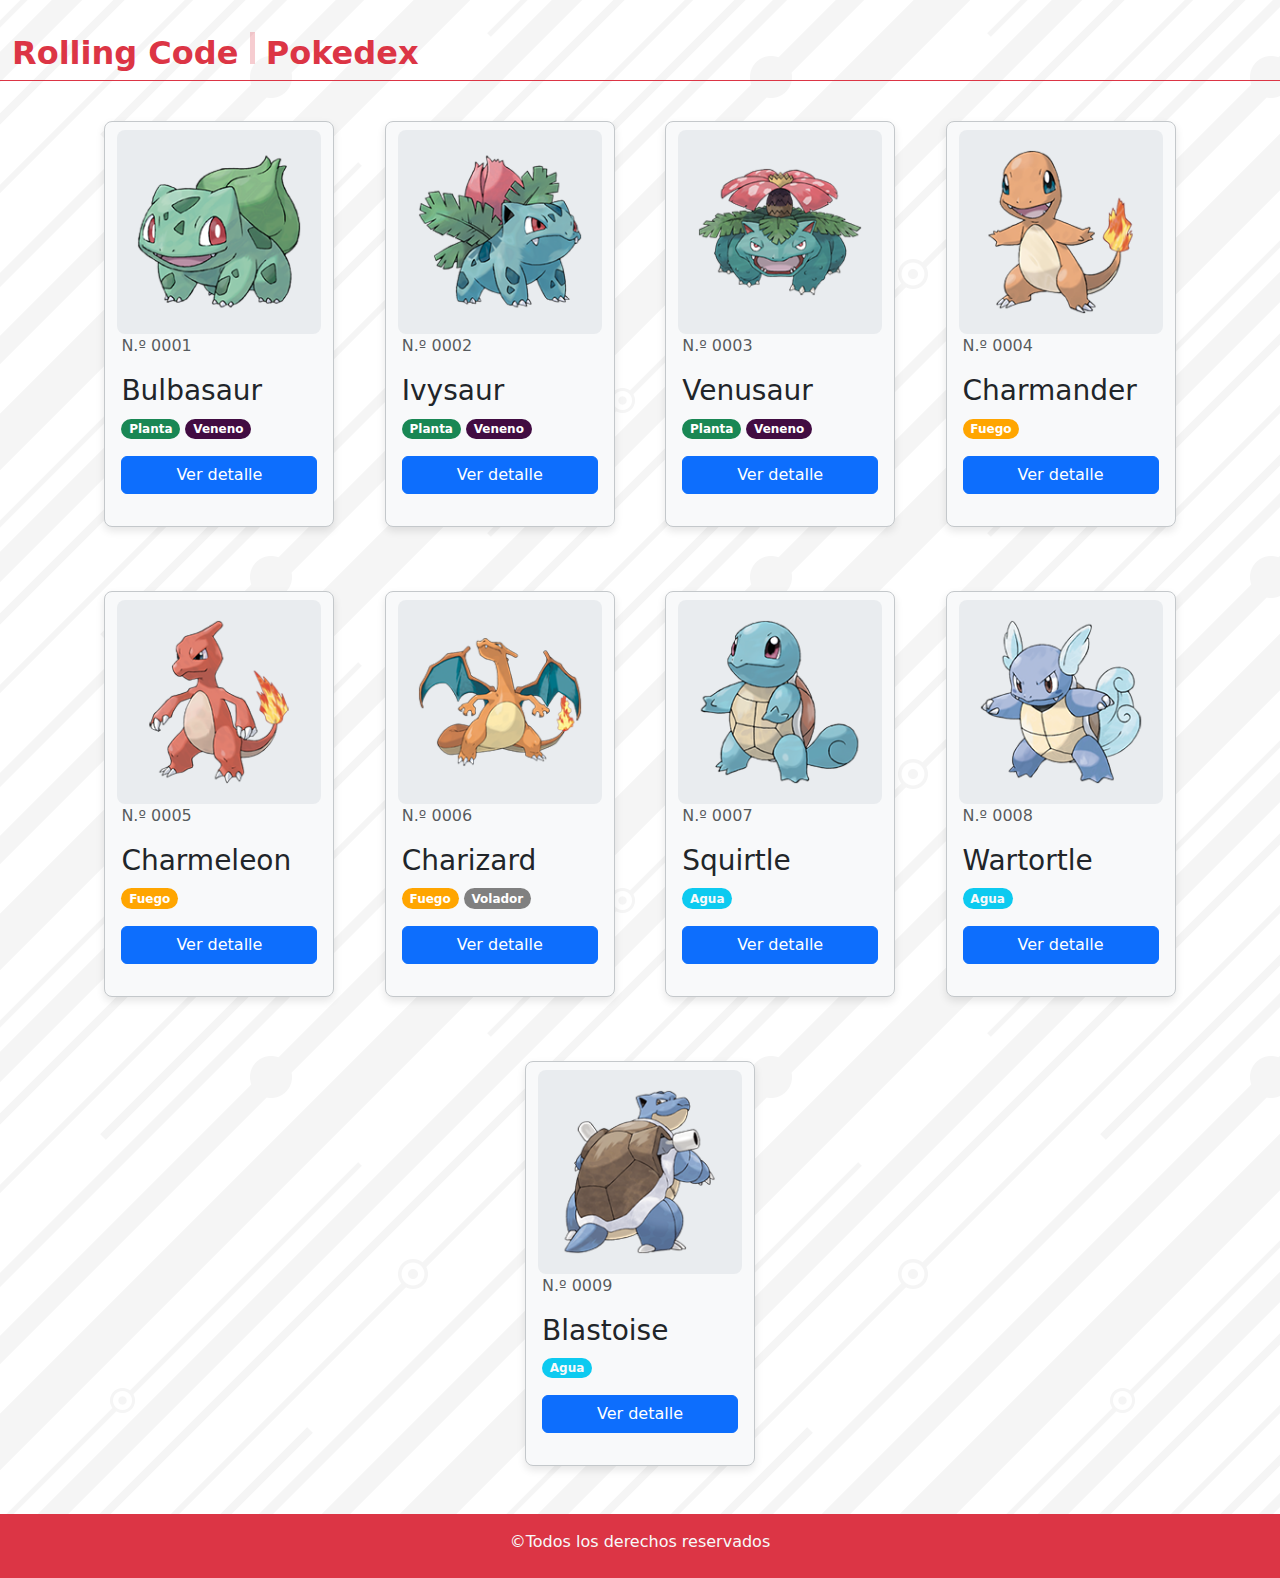
==== index.html @ 7a746762 "fix solucionado con las tarjetas en patallas mayores a lg" ====
<!DOCTYPE html>
<html lang="es">
  <head>
    <meta charset="UTF-8" />
    <meta name="viewport" content="width=device-width, initial-scale=1.0" />
    <meta name="author" content="" />
    <meta name="descripcion" />
    <meta name="keywords" />
    <link rel="stylesheet" href="./css/bootstrap.min.css" />
  
    <link
      rel="stylesheet"
      href="https://cdn.jsdelivr.net/npm/bootstrap-icons@1.11.3/font/bootstrap-icons.min.css"
    />

    <link rel="stylesheet" href="./css/style.css" />
    <title>Pokedex</title>
  </head>
  <body>
    <header></header>

    <main class="bgpoke">
      <section
        class="container-fluid text-danger border-bottom border-danger pt-2 my-4"
      >
        <h2>
          <b
            >Rolling Code
            <div class="vr br"></div>
            Pokedex</b
          >
        </h2>
      </section>

      <section class="container">
        <div
          class="row justify-content-center justify-content-md-around justify-content-lg-evenly"
        >
          <div
            class="card col-10 col-sm-5 mx-sm-3 col-md-3 mb-5 mt-3 pt-2 pb-4 bg-light rounded-3 border border-secondary-subtle"
          >
            <a href="#">
              <img
                src="./img/imgpokemones/001.png"
                alt="bulbasaur"
                class="bg-body-secondary imgp img-fluid rounded-3 d-block"
              />
            </a>
            <div class="ps-3 ps-md-1">
              <p class="text-body-secondary mb-3">
                <span>N.º</span>
                0001
              </p>
              <h4 class="h3">Bulbasaur</h4>
              <div class="badge rounded-pill text-bg-success">
                <span>Planta</span>
              </div>
              <div class="badge rounded-pill colorpill">
                <span>Veneno</span>
              </div>
              <article class="text-center my-2 pt-2 pe-3 pe-md-1">
                <a href="" class="btn btn-primary w-100">Ver detalle</a>
              </article>
            </div>
          </div>

          <div
            class="card col-10 col-sm-5 mx-sm-3 col-md-3 mb-5 mt-3 pt-2 pb-4 bg-light rounded-3 border border-secondary-subtle"
          >
            <a href="#">
              <img
                src="./img/imgpokemones/002.png"
                alt="Ivysaur"
                class="bg-body-secondary imgp img-fluid rounded-3 d-block"
              />
            </a>
            <div class="ps-3 ps-md-1">
              <p class="text-body-secondary mb-3">
                <span>N.º</span>
                0002
              </p>
              <h4 class="h3">Ivysaur</h4>
              <div class="badge rounded-pill text-bg-success">
                <span>Planta</span>
              </div>
              <div class="badge rounded-pill colorpill">
                <span>Veneno</span>
              </div>
              <article class="text-center my-2 pt-2 pe-3 pe-md-1">
                <a href="" class="btn btn-primary w-100">Ver detalle</a>
              </article>
            </div>
          </div>

          <div
            class="card col-10 col-sm-5 mx-sm-3 col-md-3 mb-5 mt-3 pt-2 pb-4 bg-light rounded-3 border border-secondary-subtle"
          >
            <a href="#">
              <img
                src="./img/imgpokemones/003.png"
                alt="Venusaur"
                class="bg-body-secondary imgp img-fluid rounded-3 d-block"
              />
            </a>
            <div class="ps-3 ps-md-1">
              <p class="text-body-secondary mb-3">
                <span>N.º</span>
                0003
              </p>
              <h4 class="h3">Venusaur</h4>
              <div class="badge rounded-pill text-bg-success">
                <span>Planta</span>
              </div>
              <div class="badge rounded-pill colorpill">
                <span>Veneno</span>
              </div>
              <article class="text-center my-2 pt-2 pe-3 pe-md-1">
                <a href="" class="btn btn-primary w-100">Ver detalle</a>
              </article>
            </div>
          </div>

          <div
            class="card col-10 col-sm-5 mx-sm-3 col-md-3 mb-5 mt-3 pt-2 pb-4 bg-light rounded-3 border border-secondary-subtle"
          >
            <a href="#">
              <img
                src="./img/imgpokemones/004.png"
                alt="Charmander"
                class="bg-body-secondary imgp img-fluid rounded-3 d-block"
              />
            </a>
            <div class="ps-3 ps-md-1">
              <p class="text-body-secondary mb-3">
                <span>N.º</span>
                0004
              </p>
              <h4 class="h3">Charmander</h4>
              <div class="badge rounded-pill colorfuergo">
                <span>Fuego</span>
              </div>
              <article class="text-center my-2 pt-2 pe-3 pe-md-1">
                <a href="" class="btn btn-primary w-100">Ver detalle</a>
              </article>
            </div>
          </div>

          <div
            class="card col-10 col-sm-5 mx-sm-3 col-md-3 mb-5 mt-3 pt-2 pb-4 bg-light rounded-3 border border-secondary-subtle"
          >
            <a href="#">
              <img
                src="./img/imgpokemones/005.png"
                alt="Charmaleon"
                class="bg-body-secondary imgp img-fluid rounded-3 d-block"
              />
            </a>
            <div class="ps-3 ps-md-1">
              <p class="text-body-secondary mb-3">
                <span>N.º</span>
                0005
              </p>
              <h4 class="h3">Charmeleon</h4>
              <div class="badge rounded-pill colorfuergo">
                <span>Fuego</span>
              </div>
              <article class="text-center my-2 pt-2 pe-3 pe-md-1">
                <a href="" class="btn btn-primary w-100">Ver detalle</a>
              </article>
            </div>
          </div>

          <div
            class="card col-10 col-sm-5 mx-sm-3 col-md-3 mb-5 mt-3 pt-2 pb-4 bg-light rounded-3 border border-secondary-subtle"
          >
            <a href="#">
              <img
                src="./img/imgpokemones/006.png"
                alt="Charizard"
                class="bg-body-secondary imgp img-fluid rounded-3 d-block"
              />
            </a>
            <div class="ps-3 ps-md-1">
              <p class="text-body-secondary mb-3">
                <span>N.º</span>
                0006
              </p>
              <h4 class="h3">Charizard</h4>
              <div class="badge rounded-pill colorfuergo">
                <span>Fuego</span>
              </div>
              <div class="badge rounded-pill colorfuergo volador">
                <span>Volador</span>
              </div>
              <article class="text-center my-2 pt-2 pe-3 pe-md-1">
                <a href="" class="btn btn-primary w-100">Ver detalle</a>
              </article>
            </div>
          </div>

          <div
            class="card col-10 col-sm-5 mx-sm-3 col-md-3 mb-5 mt-3 pt-2 pb-4 bg-light rounded-3 border border-secondary-subtle"
          >
            <a href="#">
              <img
                src="./img/imgpokemones/007.png"
                alt="Squirtle"
                class="bg-body-secondary imgp img-fluid rounded-3 d-block"
              />
            </a>
            <div class="ps-3 ps-md-1">
              <p class="text-body-secondary mb-3">
                <span>N.º</span>
                0007
              </p>
              <h4 class="h3">Squirtle</h4>
              <div class="badge rounded-pill text-bg-info text-light">
                <span>Agua</span>
              </div>
              <article class="text-center my-2 pt-2 pe-3 pe-md-1">
                <a href="" class="btn btn-primary w-100">Ver detalle</a>
              </article>
            </div>
          </div>

          <div
            class="card col-10 col-sm-5 mx-sm-3 col-md-3 mb-5 mt-3 pt-2 pb-4 bg-light rounded-3 border border-secondary-subtle"
          >
            <a href="#">
              <img
                src="./img/imgpokemones/008.png"
                alt="Wartortle"
                class="bg-body-secondary imgp img-fluid rounded-3 d-block"
              />
            </a>
            <div class="ps-3 ps-md-1">
              <p class="text-body-secondary mb-3">
                <span>N.º</span>
                0008
              </p>
              <h4 class="h3">Wartortle</h4>
              <div class="badge rounded-pill text-bg-info text-light">
                <span>Agua</span>
              </div>
              <article class="text-center my-2 pt-2 pe-3 pe-md-1">
                <a href="" class="btn btn-primary w-100">Ver detalle</a>
              </article>
            </div>
          </div>

          <div
            class="card col-10 col-sm-5 mx-sm-3 col-md-3 mb-5 mt-3 pt-2 pb-4 bg-light rounded-3 border border-secondary-subtle"
          >
            <a href="#">
              <img
                src="./img/imgpokemones/009.png"
                alt="Blastoise"
                class="bg-body-secondary imgp img-fluid rounded-3 d-block"
              />
            </a>
            <div class="ps-3 ps-md-1">
              <p class="text-body-secondary mb-3">
                <span>N.º</span>
                0009
              </p>
              <h4 class="h3">Blastoise</h4>
              <div class="badge rounded-pill text-bg-info text-light">
                <span>Agua</span>
              </div>
              <article class="text-center my-2 pt-2 pe-3 pe-md-1">
                <a href="" class="btn btn-primary w-100">Ver detalle</a>
              </article>
            </div>
          </div>
        </div>
      </section>
    </main>

    <footer class="bg-danger text-light py-2 text-center">
        <p class="mt-2">&copy;Todos los derechos reservados</p>
      </footer>
  </body>
  <script src="https://cdnjs.cloudflare.com/ajax/libs/popper.js/2.11.6/umd/popper.min.js"></script>
  <script src="./js/bootstrap.min.js"></script>
</html>
---- css/style.css ----
* {
  padding: 0;
  margin: 0;
}

.imgp {
  width: 100%;
  height: auto;
  object-fit: cover;
}

.br {
  width: 5px;
}

.card {
  border: 1px solid #ccc;
  border-radius: 8px;
  box-shadow: 0 4px 8px rgba(0, 0, 0, 0.1);
  background-color: #fff;
  transition: transform 0.2s;
}

.card:hover {
  transform: translateY(-10px);
  transition: transform 0.2s;
}

.bgpoke {
  background: #fff url(../img/imgpokemones/container_bg.png);
}

.colorpill {
  background-color: rgb(66, 12, 66);
}

.colorfuergo {
  background-color: orange;
}

.volador {
  background-color: grey;
}

body {
  min-height: 100vh;
  display: flex;
  flex-direction: column;
}

main {
  flex-wrap: wrap;
  flex-grow: 1;
}

.imgcarousel {
  height: 200px;
  object-fit: cover;
  object-position: 50% 30%;
}

@media all and (min-width: 992px) {
  .imgcarousel {
    height: 500x;
    object-position: 50% 30%;
  }
  .card {
    width: 230px;
  }
}
@media all and (min-width: 730px) {
  .imgcarousel {
    height: 400x;
    object-position: 40% 40%;
  }
}
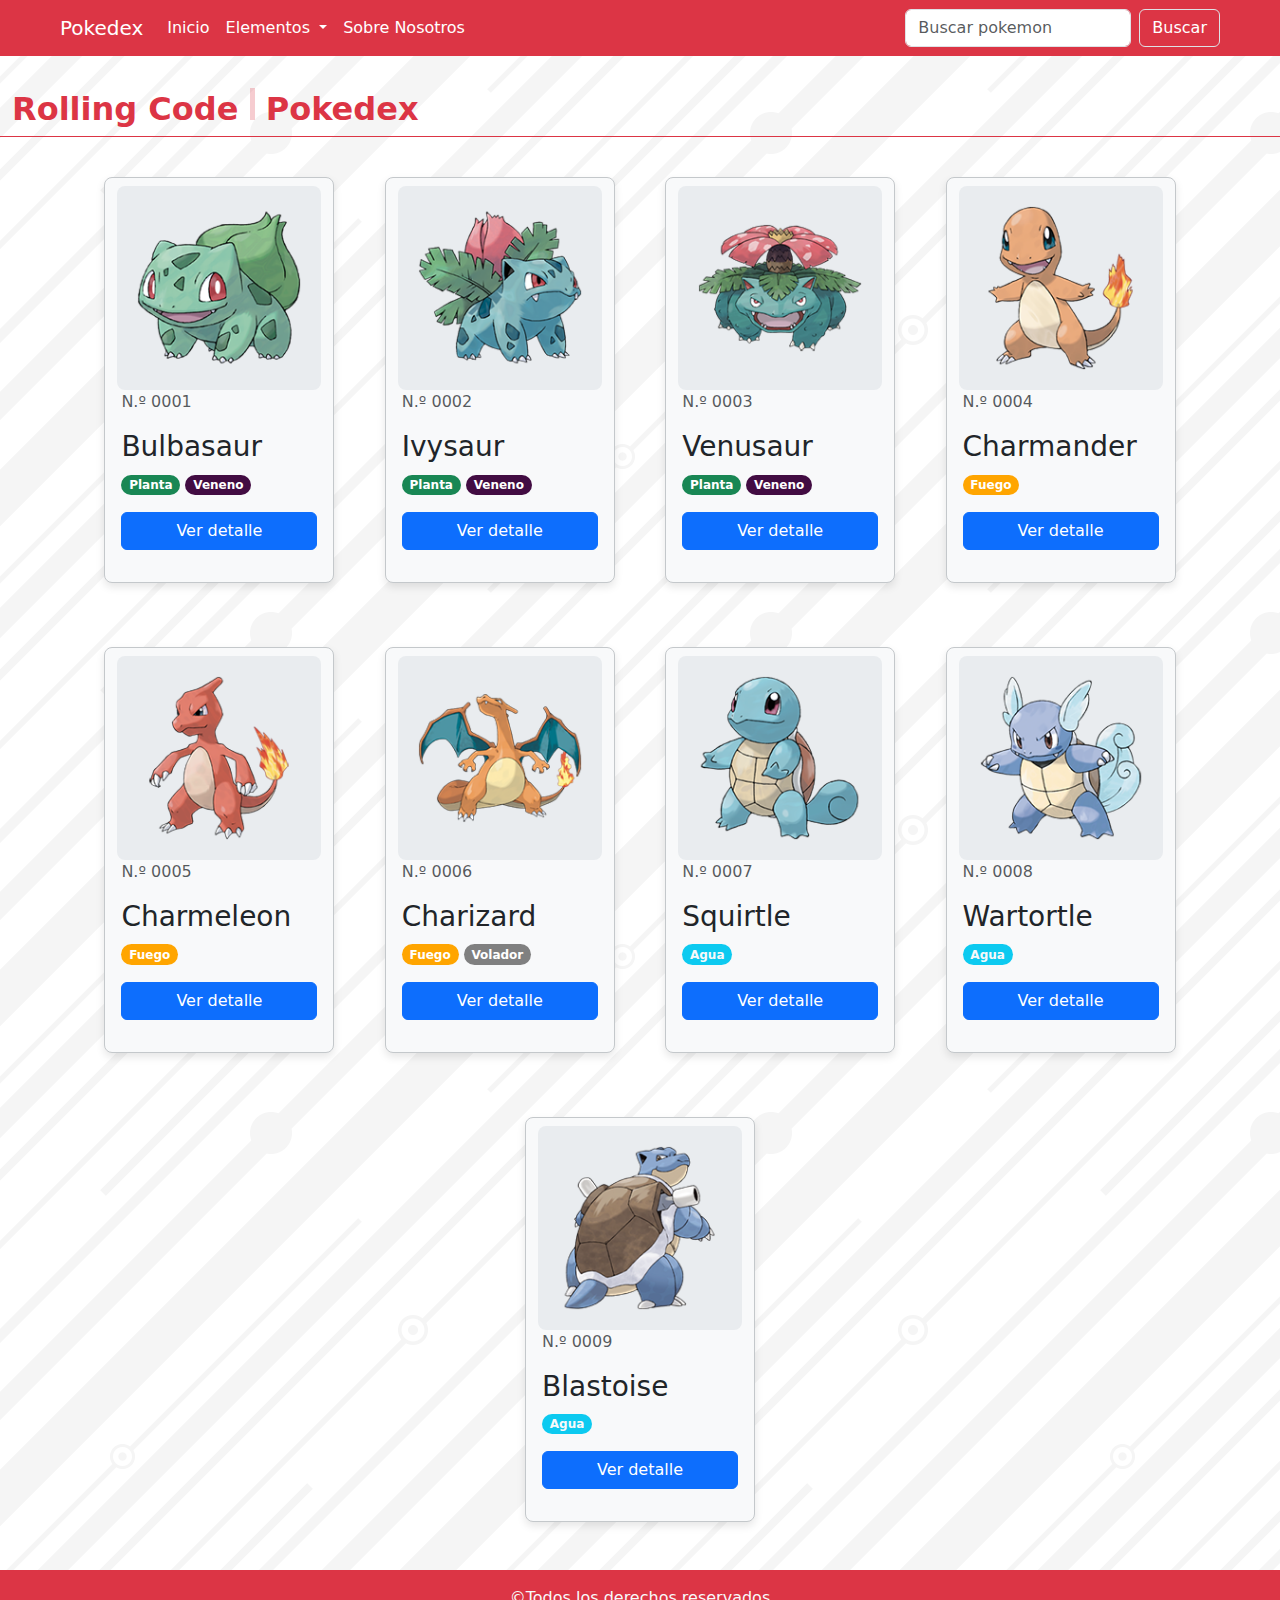
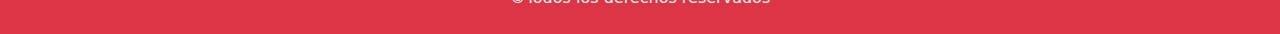
==== commit 9777b23c: "guardando navbar22" ====
--- a/index.html
+++ b/index.html
@@ -17,9 +17,46 @@
     <title>Pokedex</title>
   </head>
   <body>
-    <header></header>
+    <header>
+      <nav class="navbar navbar-expand-lg bg-danger ">
+        <div class="container-fluid">
+         <a class="navbar-brand text-white ms-md-5 " href="./index.html">Pokedex</a>
+         <button class="navbar-toggler" type="button" data-bs-toggle="collapse" data-bs-target="#navbarSupportedContent" aria-controls="navbarSupportedContent" aria-expanded="false" aria-label="Toggle navigation">
+           <span class="navbar-toggler-icon"></span>
+         </button>
+         <div class="collapse navbar-collapse" id="navbarSupportedContent">
+           <ul class="navbar-nav me-auto mb-2 mb-lg-0">
+             <li class="nav-item " >
+               <a class="nav-link active text-white" aria-current="page" href="./index.html">Inicio</a>
+             </li>
+            
+             <li class="nav-item dropdown">
+               <a class="nav-link dropdown-toggle text-white" href="#" role="button" data-bs-toggle="dropdown" aria-expanded="false">
+                 Elementos
+               </a>
+               <ul class="dropdown-menu">
+                
+               </ul>
+             </li>
+             <li class="nav-item">
+               <a class="nav-link text-white" href="./pages/Nosotros.html">Sobre Nosotros</a>
+             </li>
+           </ul>
+           <form class="d-flex me-md-5 " role="search">
+             <input class="form-control me-2" type="search" placeholder="Buscar pokemon" aria-label="Search">
+             <button class="btn btn-outline-success text-white border" type="submit">Buscar</button>
+           </form> 
+         </div>
+       </div>
+     </nav>
+    </header>
 
     <main class="bgpoke">
+      
+      
+      
+      
+      
       <section
         class="container-fluid text-danger border-bottom border-danger pt-2 my-4"
       >
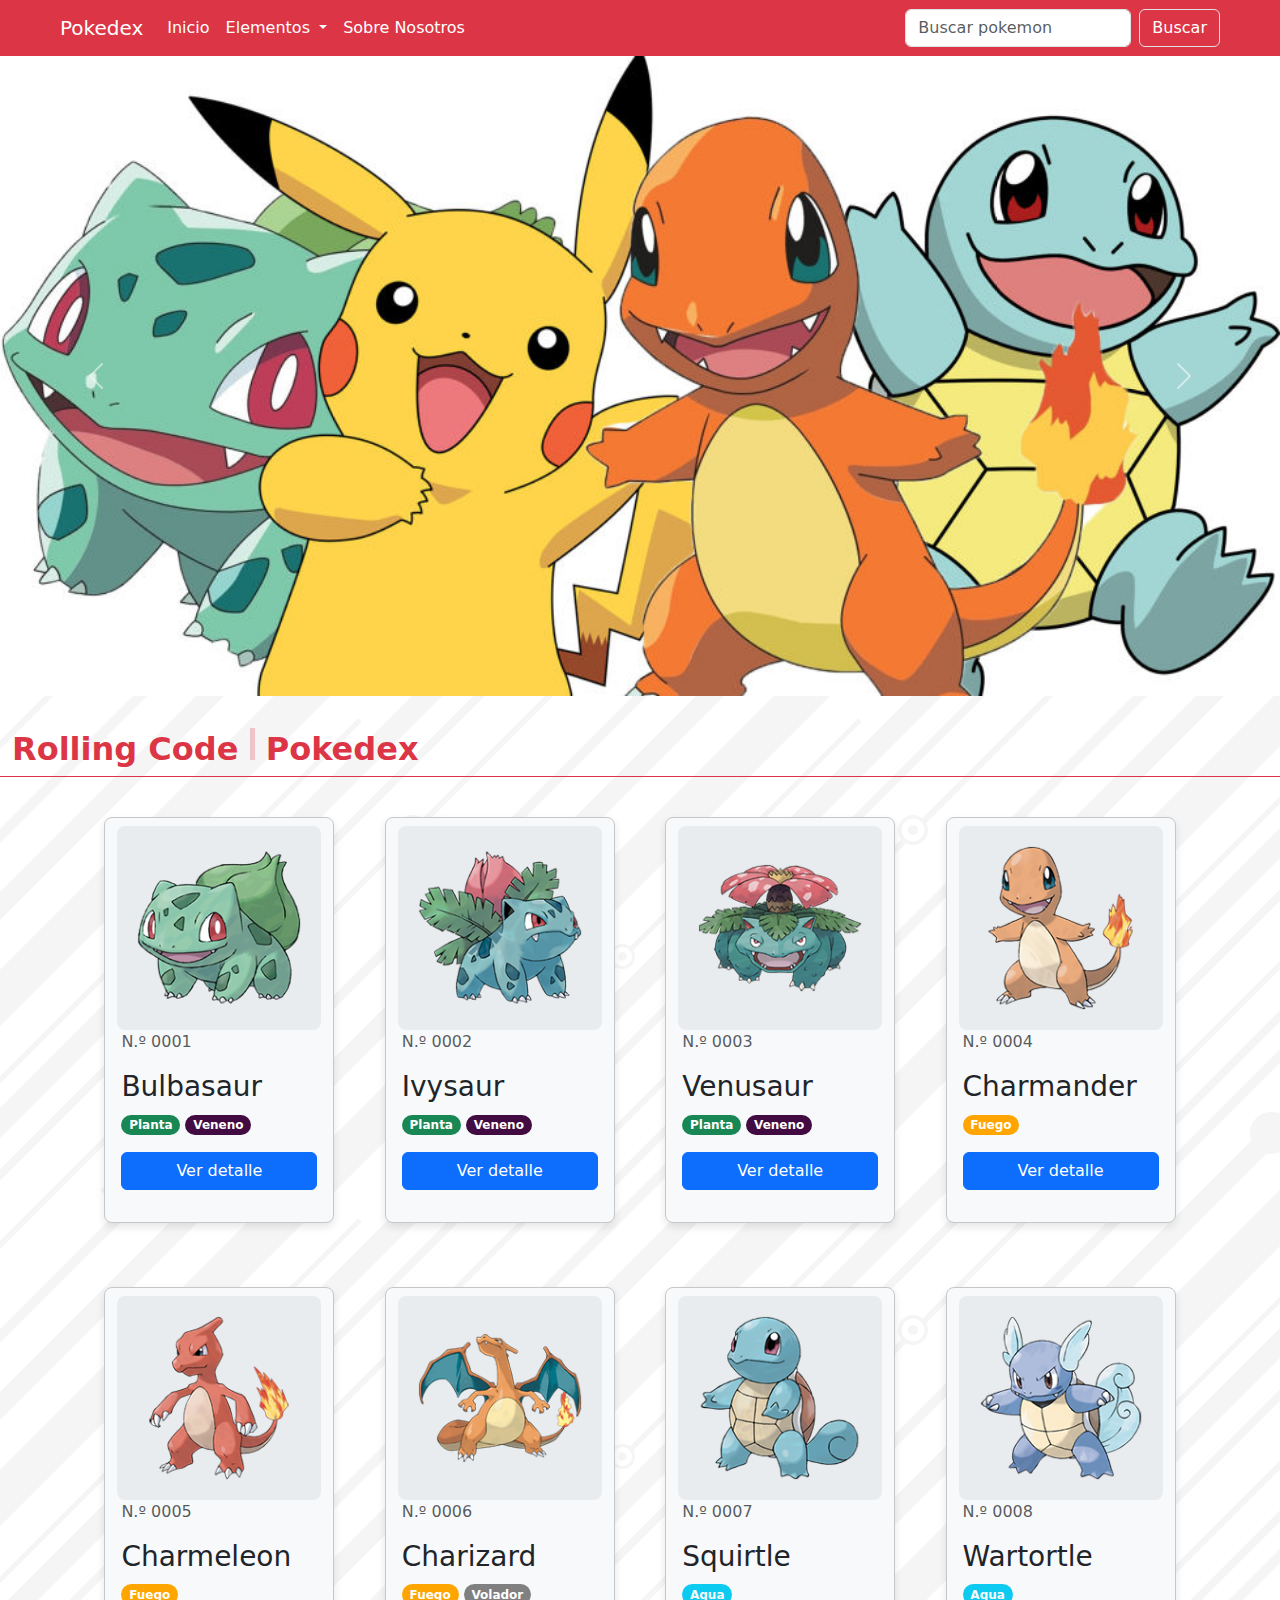
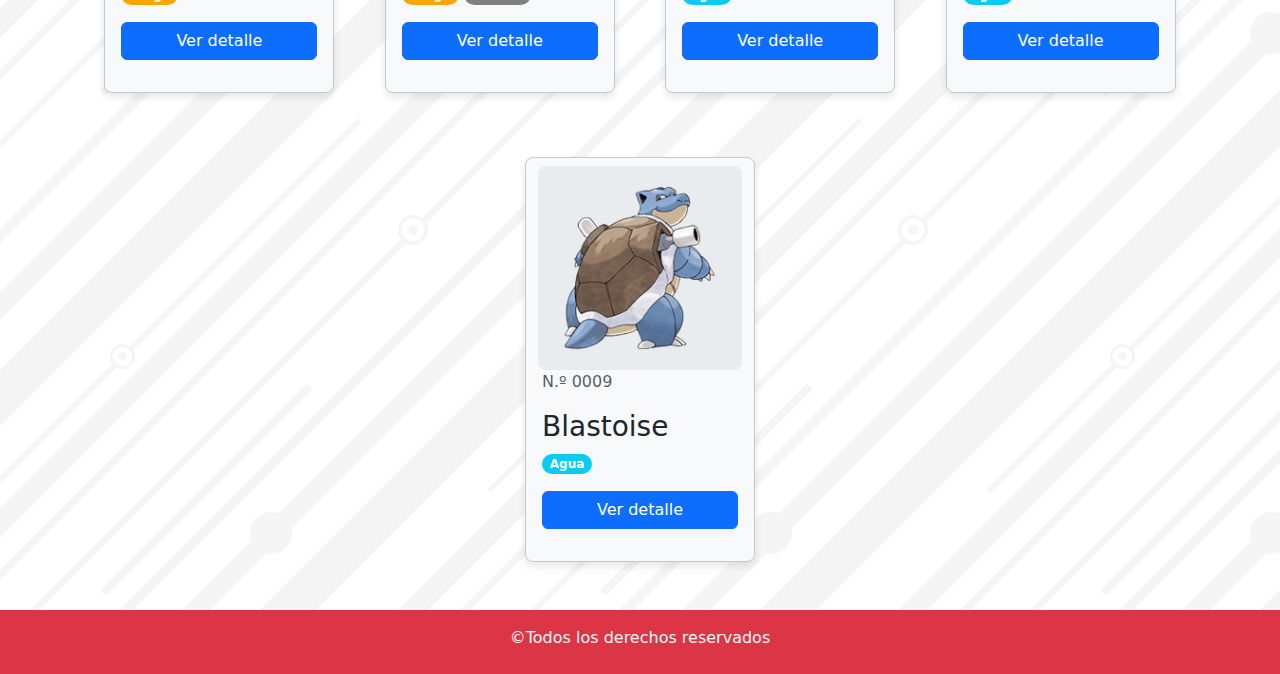
==== commit 61bd2eff: "guardando slider prueba" ====
--- a/index.html
+++ b/index.html
@@ -53,9 +53,59 @@
 
     <main class="bgpoke">
       
-      
-      
-      
+ 
+    
+      <seccion
+      id="carouselpokemon"
+      class="carousel slide"
+      data-bs-ride="carousel"
+    >
+      <div class="carousel-inner">
+        
+        <div class="carousel-item active">
+          <img
+            src="./img/sliderprincipal/poke4.jpg"
+            class="d-block w-100 imagenCarousel"
+            alt="pokemon"
+          />
+        </div>
+        
+        <div class="carousel-item ">
+          <img
+            src="./img/sliderprincipal/poke3.jpg"
+            class="d-block w-100 imagenCarousel"
+            alt="pokemon"
+          />
+        </div>
+        <div class="carousel-item">
+          <img
+            src="./img/sliderprincipal/poke2.jpg "
+            class="d-block w-100 imagenCarousel"
+            alt="pokemon"
+          />
+        </div>
+       
+      </div>
+      <button
+        class="carousel-control-prev"
+        type="button"
+        data-bs-target="#carouselpokemon"
+        data-bs-slide="prev"
+      >
+        <span class="carousel-control-prev-icon" aria-hidden="true"></span>
+        <span class="visually-hidden">Previous</span>
+      </button>
+      <button
+        class="carousel-control-next"
+        type="button"
+        data-bs-target="#carouselpokemon"
+        data-bs-slide="next"
+      >
+        <span class="carousel-control-next-icon" aria-hidden="true"></span>
+        <span class="visually-hidden">Next</span>
+      </button>
+    </seccion>
+
       
       <section
         class="container-fluid text-danger border-bottom border-danger pt-2 my-4"
@@ -68,7 +118,10 @@
           >
         </h2>
       </section>
-
+  
+      
+    
+      
       <section class="container">
         <div
           class="row justify-content-center justify-content-md-around justify-content-lg-evenly"
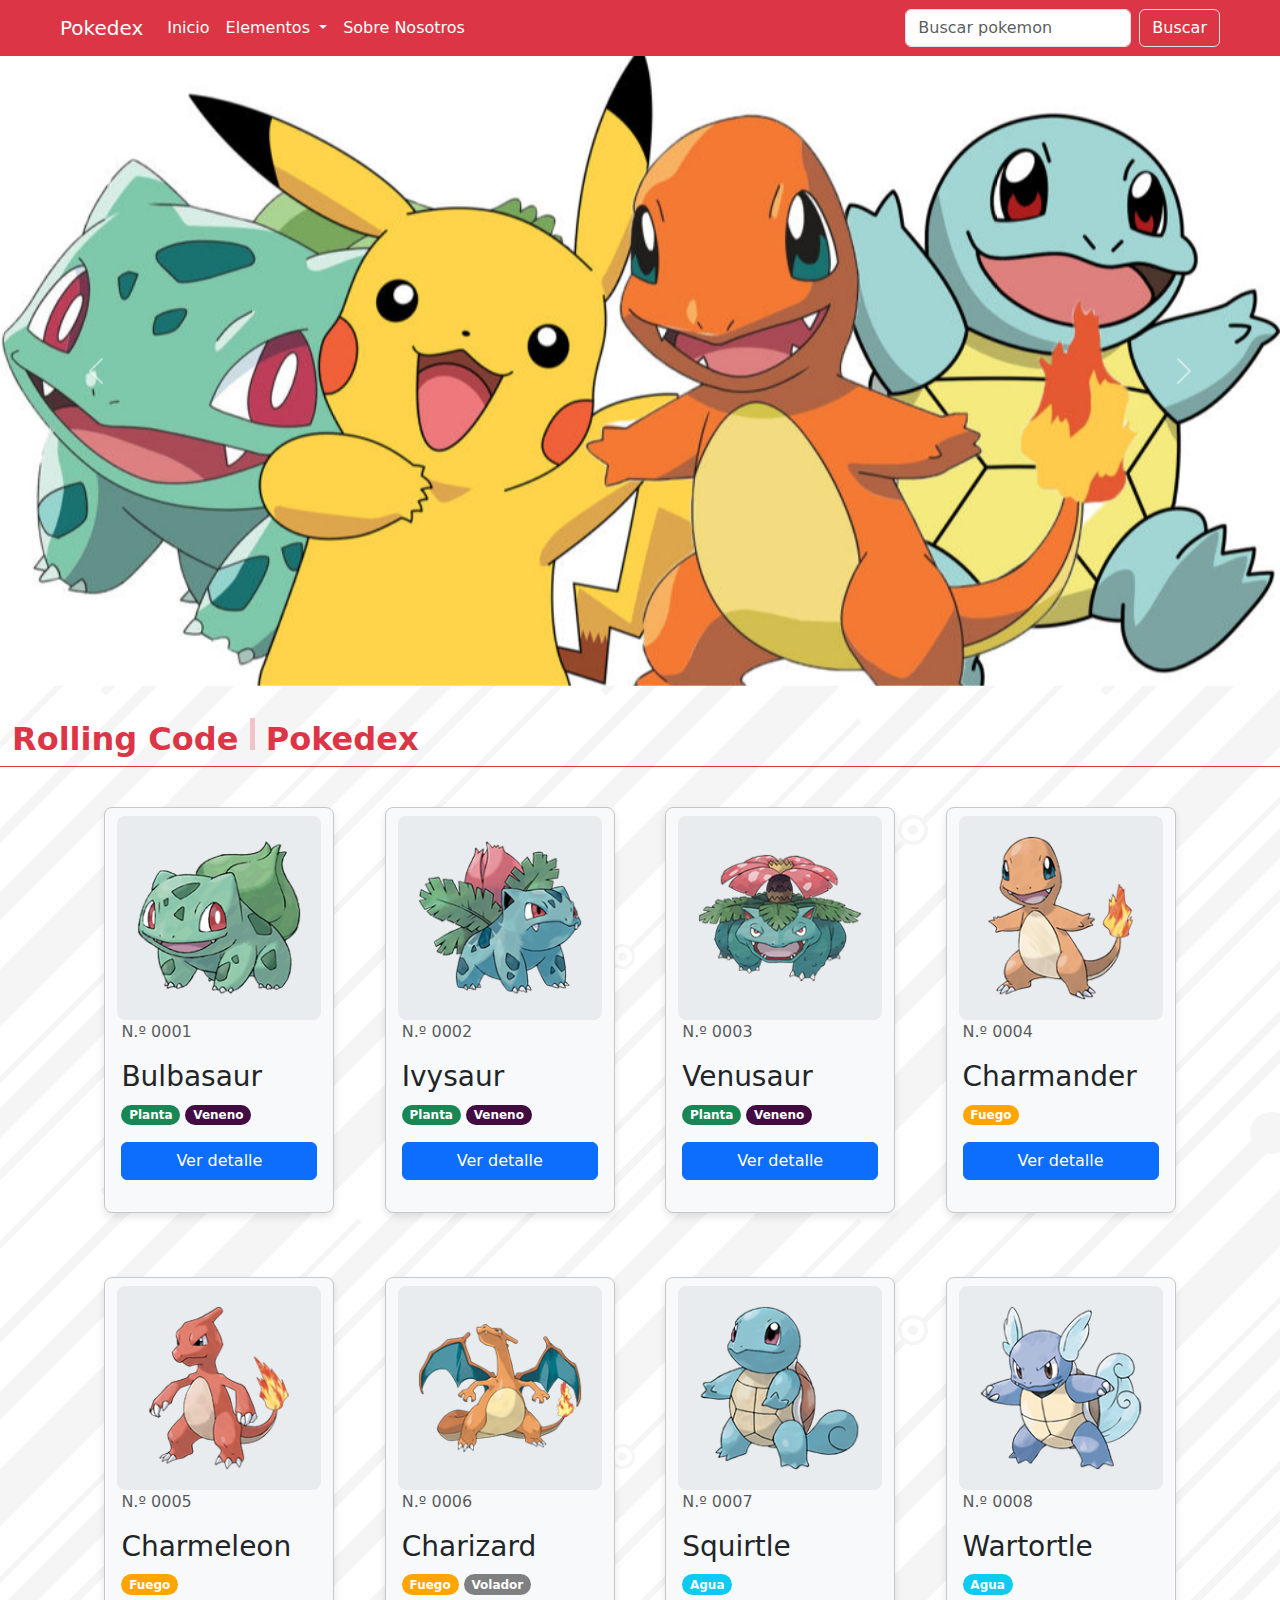
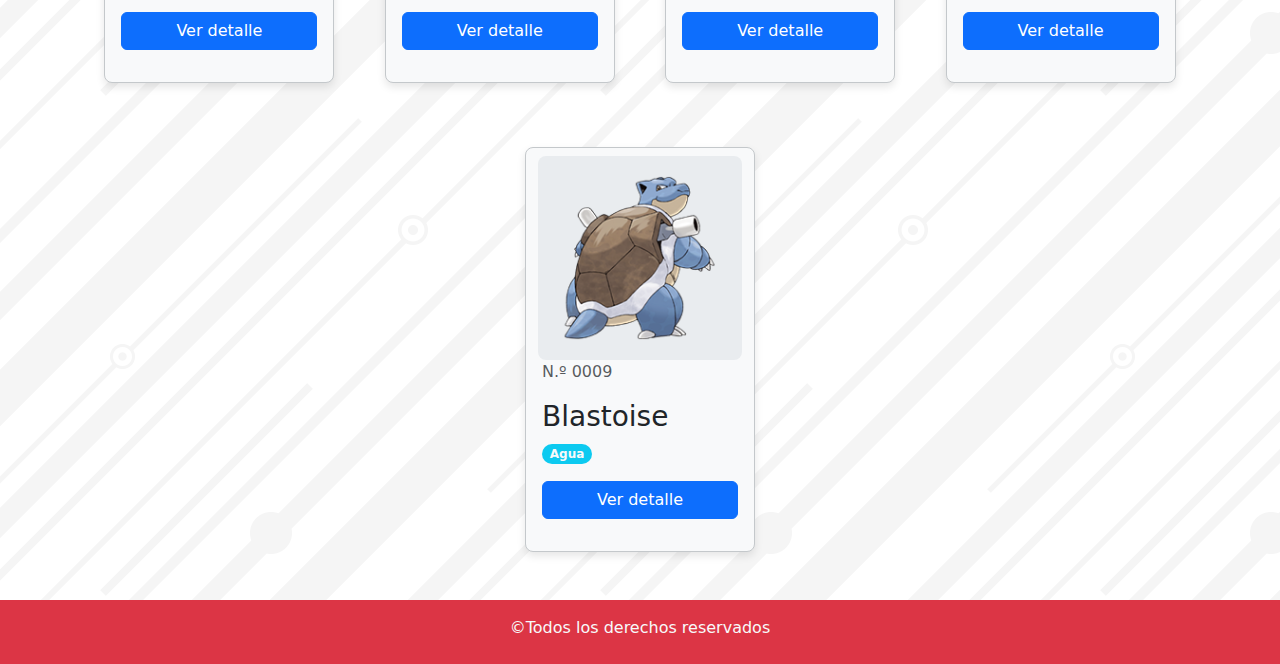
==== commit 78274c66: "modificaciones y mejoras en el nav y paginas likeadas" ====
--- a/index.html
+++ b/index.html
@@ -34,9 +34,48 @@
                <a class="nav-link dropdown-toggle text-white" href="#" role="button" data-bs-toggle="dropdown" aria-expanded="false">
                  Elementos
                </a>
-               <ul class="dropdown-menu">
-                
-               </ul>
+               <ul class="dropdown-menu bg-danger " aria-labelledby="MenuDeCategorias">
+                <li>
+                  <a
+                    class="dropdown-item text-white"
+                    href="#"
+                    >Agua</a
+                  >
+                </li>
+                <li>
+                  <a
+                    class="dropdown-item text-white"
+                    href="#"
+                    >Fuego</a
+                  >
+                </li>
+                <li>
+                  <a class="dropdown-item text-white" href="#"
+                    >Tierra</a
+                  >
+                </li>
+                <li>
+                  <a class="dropdown-item text-white" href="#"
+                    >Viento</a
+                  >
+                </li>
+                <li>
+                  <a class="dropdown-item text-white" href="#"
+                    >Volador</a
+                  >
+                </li>
+                <li>
+                  <a class="dropdown-item text-white" href="#"
+                    >Hierro</a
+                  >
+                </li>
+
+              </ul>
+
+
+
+
+
              </li>
              <li class="nav-item">
                <a class="nav-link text-white" href="./pages/Nosotros.html">Sobre Nosotros</a>
--- a/css/style.css
+++ b/css/style.css
@@ -74,3 +74,15 @@
     object-position: 40% 40%;
   }
 }
+
+.imagenCarousel {
+  height: 400px;
+  object-fit: cover;
+}
+@media all and (min-width: 992px) {
+  .imagenCarousel {
+    height: 630px;
+    object-position: 50% 20%;
+    object-fit: cover;
+  }
+}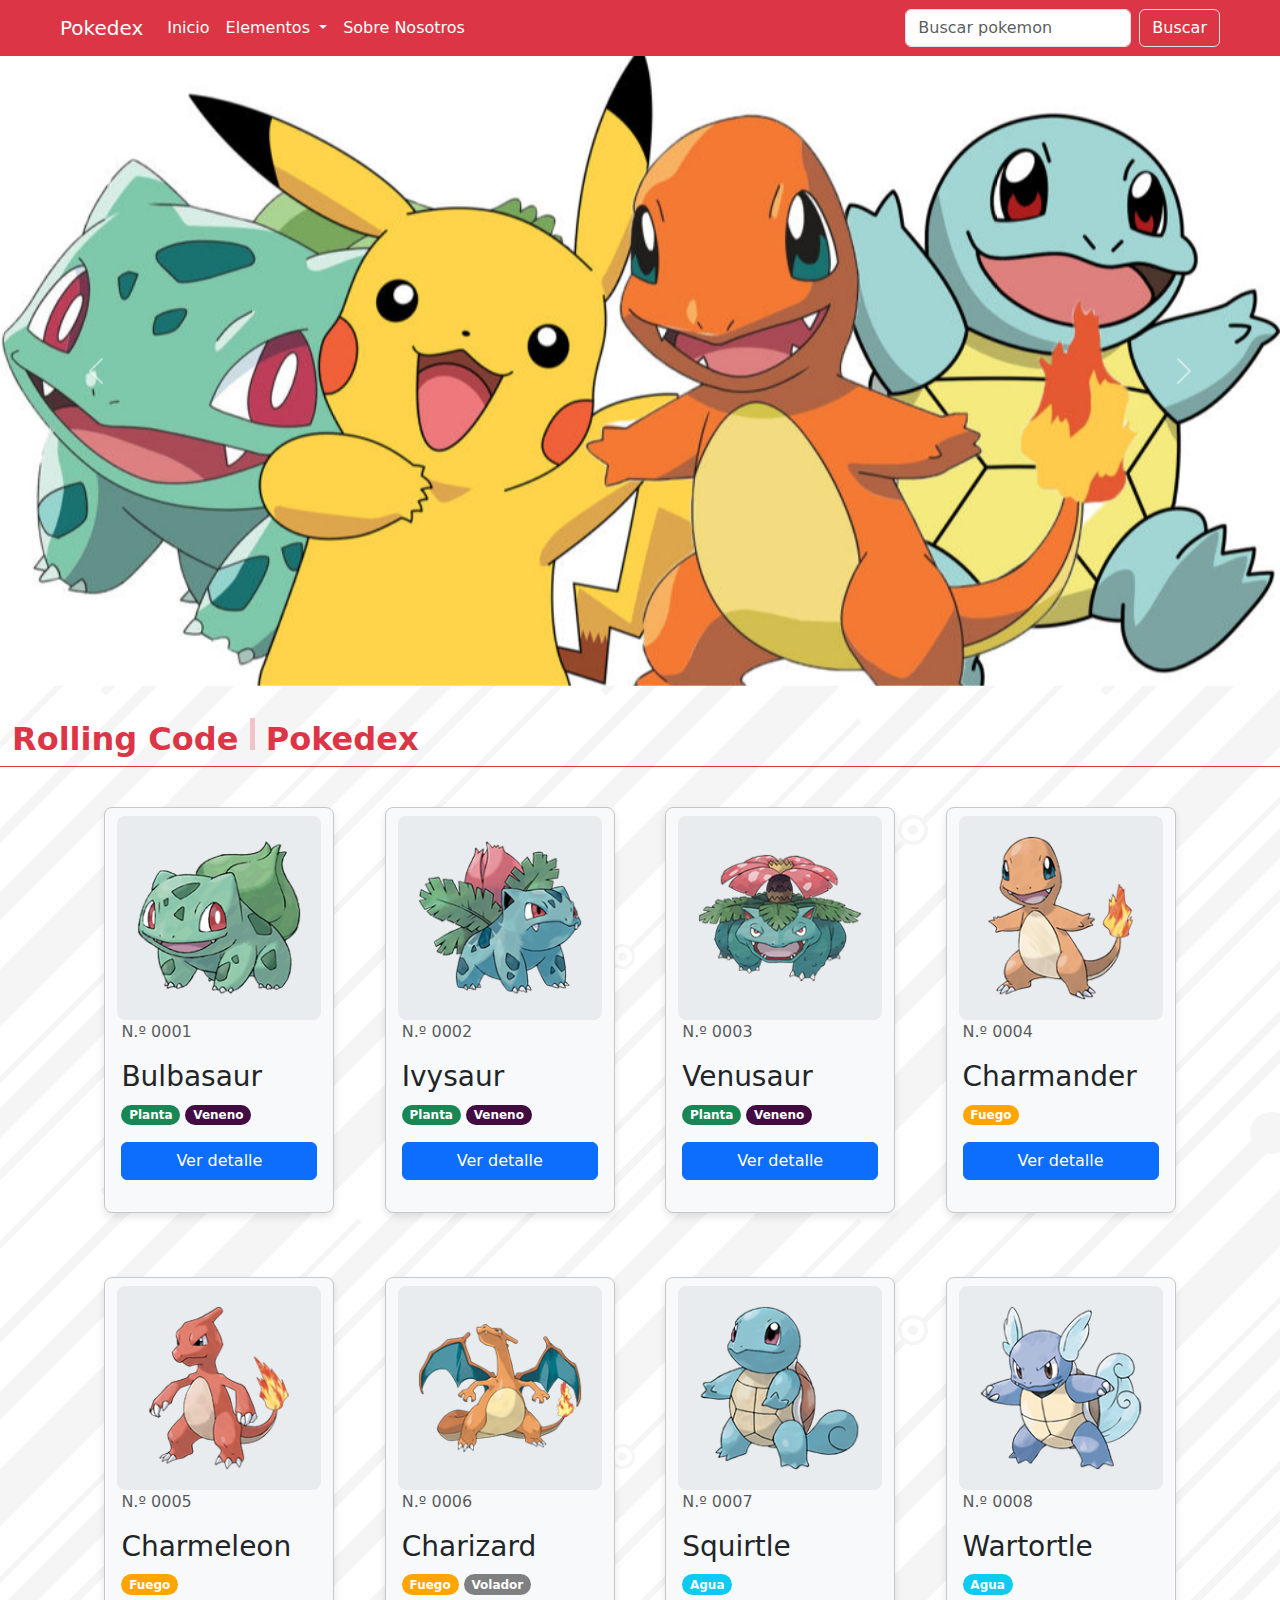
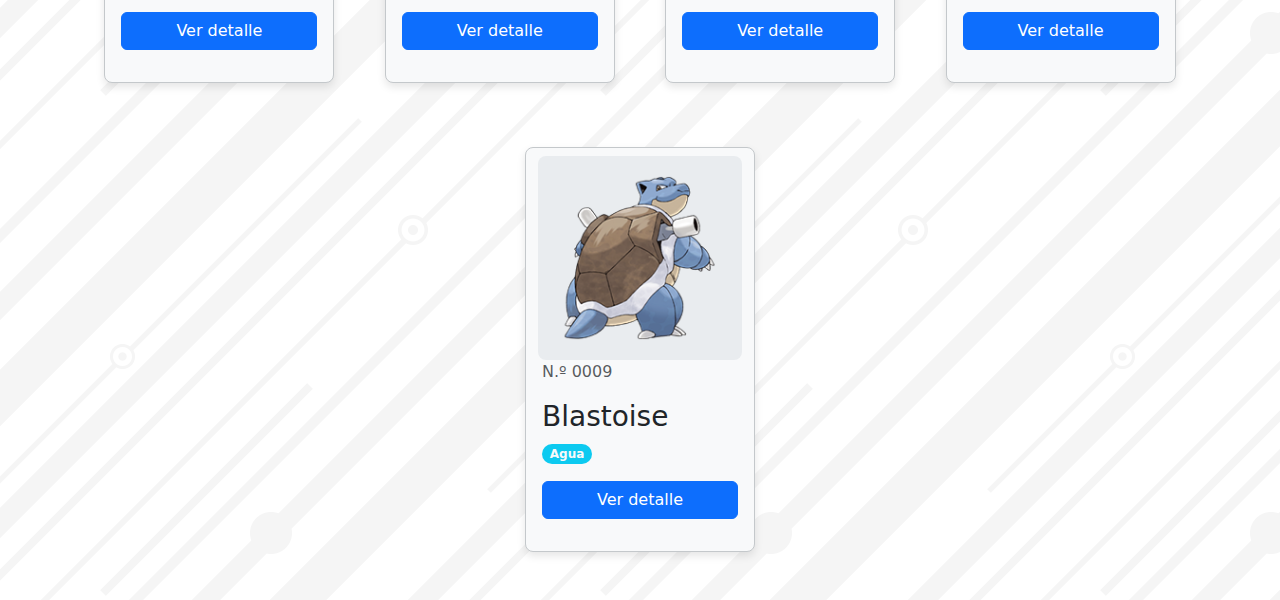
==== commit 0af308b8: "Merge branch 'main' into dev1" ====
--- a/index.html
+++ b/index.html
@@ -7,7 +7,7 @@
     <meta name="descripcion" />
     <meta name="keywords" />
     <link rel="stylesheet" href="./css/bootstrap.min.css" />
-  
+
     <link
       rel="stylesheet"
       href="https://cdn.jsdelivr.net/npm/bootstrap-icons@1.11.3/font/bootstrap-icons.min.css"
@@ -18,134 +18,142 @@
   </head>
   <body>
     <header>
-      <nav class="navbar navbar-expand-lg bg-danger ">
+      <nav class="navbar navbar-expand-lg bg-danger">
         <div class="container-fluid">
-         <a class="navbar-brand text-white ms-md-5 " href="./index.html">Pokedex</a>
-         <button class="navbar-toggler" type="button" data-bs-toggle="collapse" data-bs-target="#navbarSupportedContent" aria-controls="navbarSupportedContent" aria-expanded="false" aria-label="Toggle navigation">
-           <span class="navbar-toggler-icon"></span>
-         </button>
-         <div class="collapse navbar-collapse" id="navbarSupportedContent">
-           <ul class="navbar-nav me-auto mb-2 mb-lg-0">
-             <li class="nav-item " >
-               <a class="nav-link active text-white" aria-current="page" href="./index.html">Inicio</a>
-             </li>
-            
-             <li class="nav-item dropdown">
-               <a class="nav-link dropdown-toggle text-white" href="#" role="button" data-bs-toggle="dropdown" aria-expanded="false">
-                 Elementos
-               </a>
-               <ul class="dropdown-menu bg-danger " aria-labelledby="MenuDeCategorias">
-                <li>
-                  <a
-                    class="dropdown-item text-white"
-                    href="#"
-                    >Agua</a
-                  >
-                </li>
-                <li>
-                  <a
-                    class="dropdown-item text-white"
-                    href="#"
-                    >Fuego</a
-                  >
-                </li>
-                <li>
-                  <a class="dropdown-item text-white" href="#"
-                    >Tierra</a
-                  >
-                </li>
-                <li>
-                  <a class="dropdown-item text-white" href="#"
-                    >Viento</a
-                  >
-                </li>
-                <li>
-                  <a class="dropdown-item text-white" href="#"
-                    >Volador</a
-                  >
-                </li>
-                <li>
-                  <a class="dropdown-item text-white" href="#"
-                    >Hierro</a
-                  >
-                </li>
-
-              </ul>
-
-
-
-
-
-             </li>
-             <li class="nav-item">
-               <a class="nav-link text-white" href="./pages/Nosotros.html">Sobre Nosotros</a>
-             </li>
-           </ul>
-           <form class="d-flex me-md-5 " role="search">
-             <input class="form-control me-2" type="search" placeholder="Buscar pokemon" aria-label="Search">
-             <button class="btn btn-outline-success text-white border" type="submit">Buscar</button>
-           </form> 
-         </div>
-       </div>
-     </nav>
+          <a class="navbar-brand text-white ms-md-5" href="./index.html"
+            >Pokedex</a
+          >
+          <button
+            class="navbar-toggler"
+            type="button"
+            data-bs-toggle="collapse"
+            data-bs-target="#navbarSupportedContent"
+            aria-controls="navbarSupportedContent"
+            aria-expanded="false"
+            aria-label="Toggle navigation"
+          >
+            <span class="navbar-toggler-icon"></span>
+          </button>
+          <div class="collapse navbar-collapse" id="navbarSupportedContent">
+            <ul class="navbar-nav me-auto mb-2 mb-lg-0">
+              <li class="nav-item">
+                <a
+                  class="nav-link active text-white"
+                  aria-current="page"
+                  href="./index.html"
+                  >Inicio</a
+                >
+              </li>
+
+              <li class="nav-item dropdown">
+                <a
+                  class="nav-link dropdown-toggle text-white"
+                  href="#"
+                  role="button"
+                  data-bs-toggle="dropdown"
+                  aria-expanded="false"
+                >
+                  Elementos
+                </a>
+                <ul
+                  class="dropdown-menu bg-danger"
+                  aria-labelledby="MenuDeCategorias"
+                >
+                  <li>
+                    <a class="dropdown-item text-white" href="#">Agua</a>
+                  </li>
+                  <li>
+                    <a class="dropdown-item text-white" href="#">Fuego</a>
+                  </li>
+                  <li>
+                    <a class="dropdown-item text-white" href="#">Tierra</a>
+                  </li>
+                  <li>
+                    <a class="dropdown-item text-white" href="#">Viento</a>
+                  </li>
+                  <li>
+                    <a class="dropdown-item text-white" href="#">Volador</a>
+                  </li>
+                  <li>
+                    <a class="dropdown-item text-white" href="#">Hierro</a>
+                  </li>
+                </ul>
+              </li>
+              <li class="nav-item">
+                <a class="nav-link text-white" href="./pages/Nosotros.html"
+                  >Sobre Nosotros</a
+                >
+              </li>
+            </ul>
+            <form class="d-flex me-md-5" role="search">
+              <input
+                class="form-control me-2"
+                type="search"
+                placeholder="Buscar pokemon"
+                aria-label="Search"
+              />
+              <button
+                class="btn btn-outline-success text-white border"
+                type="submit"
+              >
+                Buscar
+              </button>
+            </form>
+          </div>
+        </div>
+      </nav>
     </header>
 
     <main class="bgpoke">
-      
- 
-    
       <seccion
-      id="carouselpokemon"
-      class="carousel slide"
-      data-bs-ride="carousel"
-    >
-      <div class="carousel-inner">
-        
-        <div class="carousel-item active">
-          <img
-            src="./img/sliderprincipal/poke4.jpg"
-            class="d-block w-100 imagenCarousel"
-            alt="pokemon"
-          />
+        id="carouselpokemon"
+        class="carousel slide"
+        data-bs-ride="carousel"
+      >
+        <div class="carousel-inner">
+          <div class="carousel-item active">
+            <img
+              src="./img/sliderprincipal/poke4.jpg"
+              class="d-block w-100 imagenCarousel"
+              alt="pokemon"
+            />
+          </div>
+
+          <div class="carousel-item">
+            <img
+              src="./img/sliderprincipal/poke3.jpg"
+              class="d-block w-100 imagenCarousel"
+              alt="pokemon"
+            />
+          </div>
+          <div class="carousel-item">
+            <img
+              src="./img/sliderprincipal/poke2.jpg "
+              class="d-block w-100 imagenCarousel"
+              alt="pokemon"
+            />
+          </div>
         </div>
-        
-        <div class="carousel-item ">
-          <img
-            src="./img/sliderprincipal/poke3.jpg"
-            class="d-block w-100 imagenCarousel"
-            alt="pokemon"
-          />
-        </div>
-        <div class="carousel-item">
-          <img
-            src="./img/sliderprincipal/poke2.jpg "
-            class="d-block w-100 imagenCarousel"
-            alt="pokemon"
-          />
-        </div>
-       
-      </div>
-      <button
-        class="carousel-control-prev"
-        type="button"
-        data-bs-target="#carouselpokemon"
-        data-bs-slide="prev"
-      >
-        <span class="carousel-control-prev-icon" aria-hidden="true"></span>
-        <span class="visually-hidden">Previous</span>
-      </button>
-      <button
-        class="carousel-control-next"
-        type="button"
-        data-bs-target="#carouselpokemon"
-        data-bs-slide="next"
-      >
-        <span class="carousel-control-next-icon" aria-hidden="true"></span>
-        <span class="visually-hidden">Next</span>
-      </button>
-    </seccion>
-
-      
+        <button
+          class="carousel-control-prev"
+          type="button"
+          data-bs-target="#carouselpokemon"
+          data-bs-slide="prev"
+        >
+          <span class="carousel-control-prev-icon" aria-hidden="true"></span>
+          <span class="visually-hidden">Previous</span>
+        </button>
+        <button
+          class="carousel-control-next"
+          type="button"
+          data-bs-target="#carouselpokemon"
+          data-bs-slide="next"
+        >
+          <span class="carousel-control-next-icon" aria-hidden="true"></span>
+          <span class="visually-hidden">Next</span>
+        </button>
+      </seccion>
+
       <section
         class="container-fluid text-danger border-bottom border-danger pt-2 my-4"
       >
@@ -157,10 +165,7 @@
           >
         </h2>
       </section>
-  
-      
-    
-      
+
       <section class="container">
         <div
           class="row justify-content-center justify-content-md-around justify-content-lg-evenly"
@@ -168,7 +173,7 @@
           <div
             class="card col-10 col-sm-5 mx-sm-3 col-md-3 mb-5 mt-3 pt-2 pb-4 bg-light rounded-3 border border-secondary-subtle"
           >
-            <a href="#">
+            <a href="./pages/Detalle.html">
               <img
                 src="./img/imgpokemones/001.png"
                 alt="bulbasaur"
@@ -196,7 +201,7 @@
           <div
             class="card col-10 col-sm-5 mx-sm-3 col-md-3 mb-5 mt-3 pt-2 pb-4 bg-light rounded-3 border border-secondary-subtle"
           >
-            <a href="#">
+            <a href="./pages/Detalle.html">
               <img
                 src="./img/imgpokemones/002.png"
                 alt="Ivysaur"
@@ -224,7 +229,7 @@
           <div
             class="card col-10 col-sm-5 mx-sm-3 col-md-3 mb-5 mt-3 pt-2 pb-4 bg-light rounded-3 border border-secondary-subtle"
           >
-            <a href="#">
+            <a href="./pages/Detalle.html">
               <img
                 src="./img/imgpokemones/003.png"
                 alt="Venusaur"
@@ -404,11 +409,7 @@
         </div>
       </section>
     </main>
-
-    <footer class="bg-danger text-light py-2 text-center">
-        <p class="mt-2">&copy;Todos los derechos reservados</p>
-      </footer>
   </body>
   <script src="https://cdnjs.cloudflare.com/ajax/libs/popper.js/2.11.6/umd/popper.min.js"></script>
   <script src="./js/bootstrap.min.js"></script>
-</html>+</html>
--- a/css/style.css
+++ b/css/style.css
@@ -1,3 +1,4 @@
+
 * {
   padding: 0;
   margin: 0;
@@ -85,4 +86,13 @@
     object-position: 50% 20%;
     object-fit: cover;
   }
-}+}
+
+.bgfila1{
+  background-color: rgb(225, 230, 184);
+}
+
+.bgtajet{
+  background-color: rgb(172, 212, 169);
+}
+
